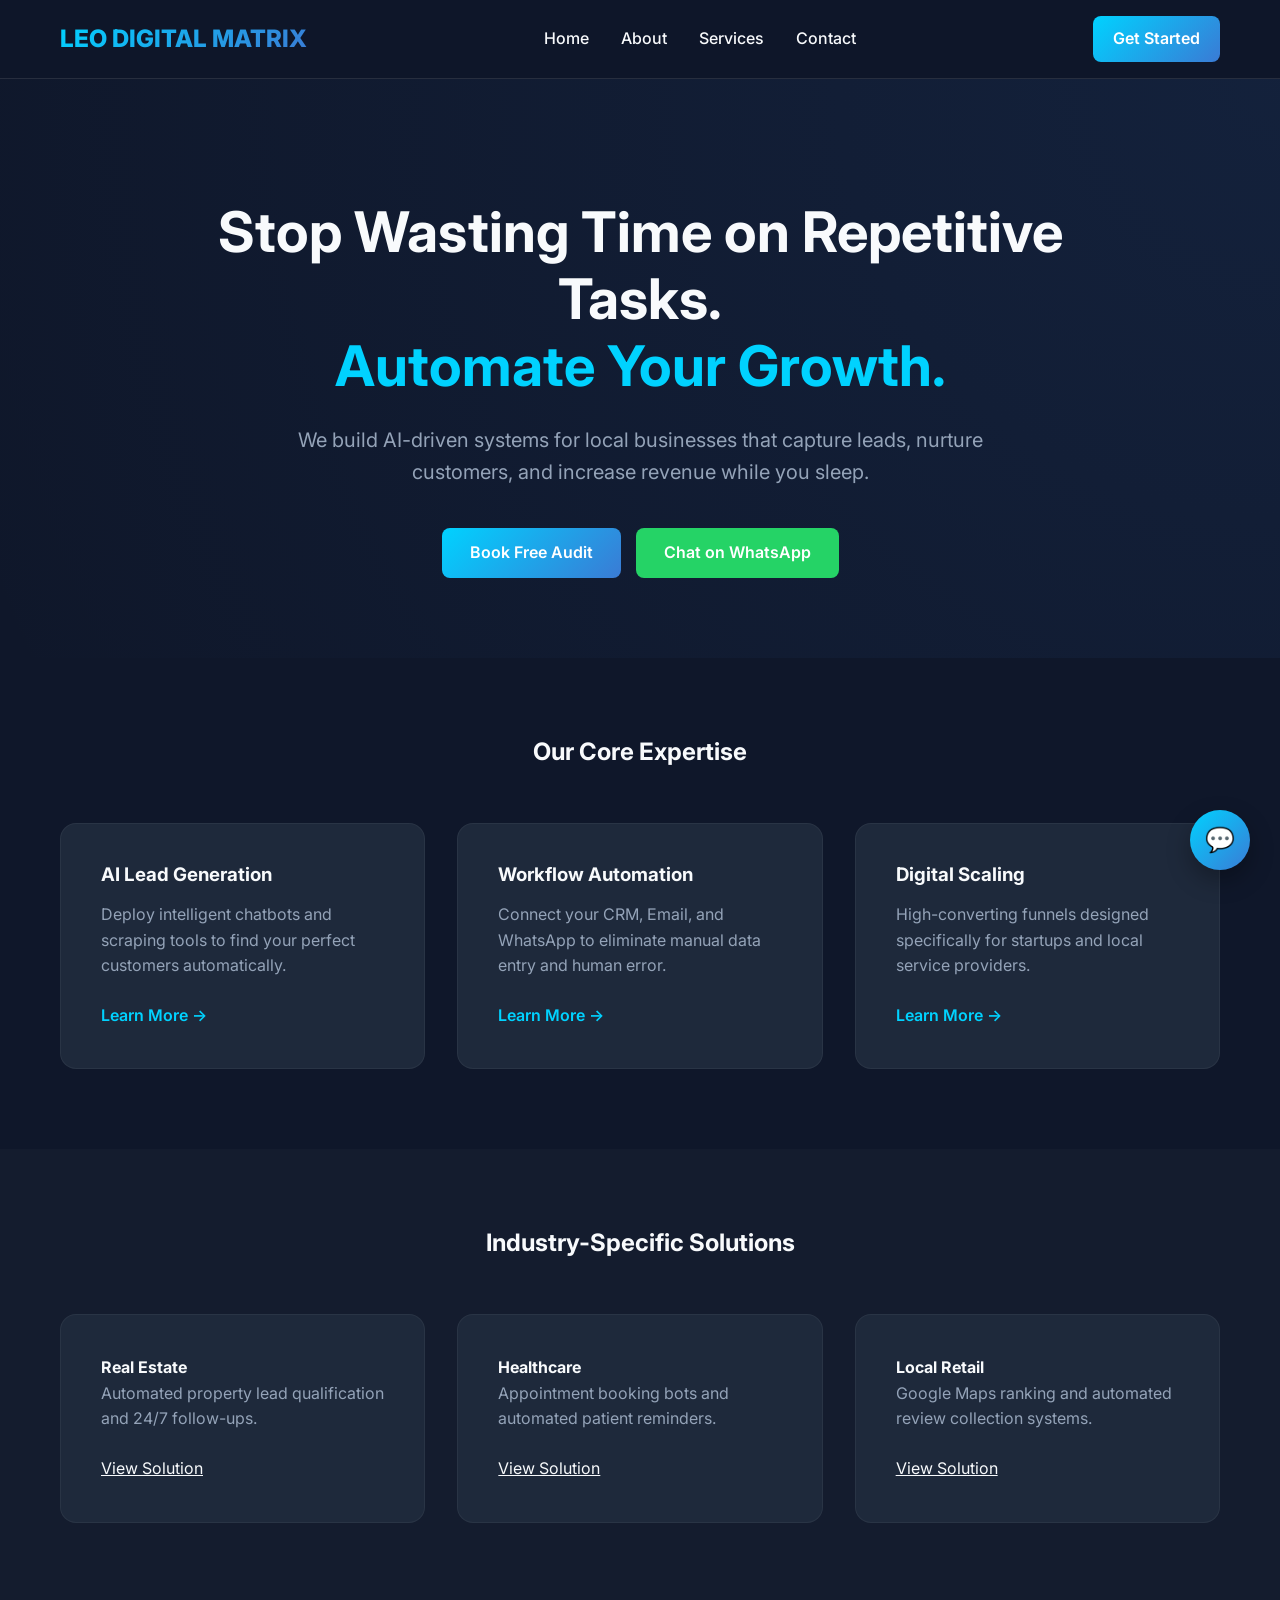
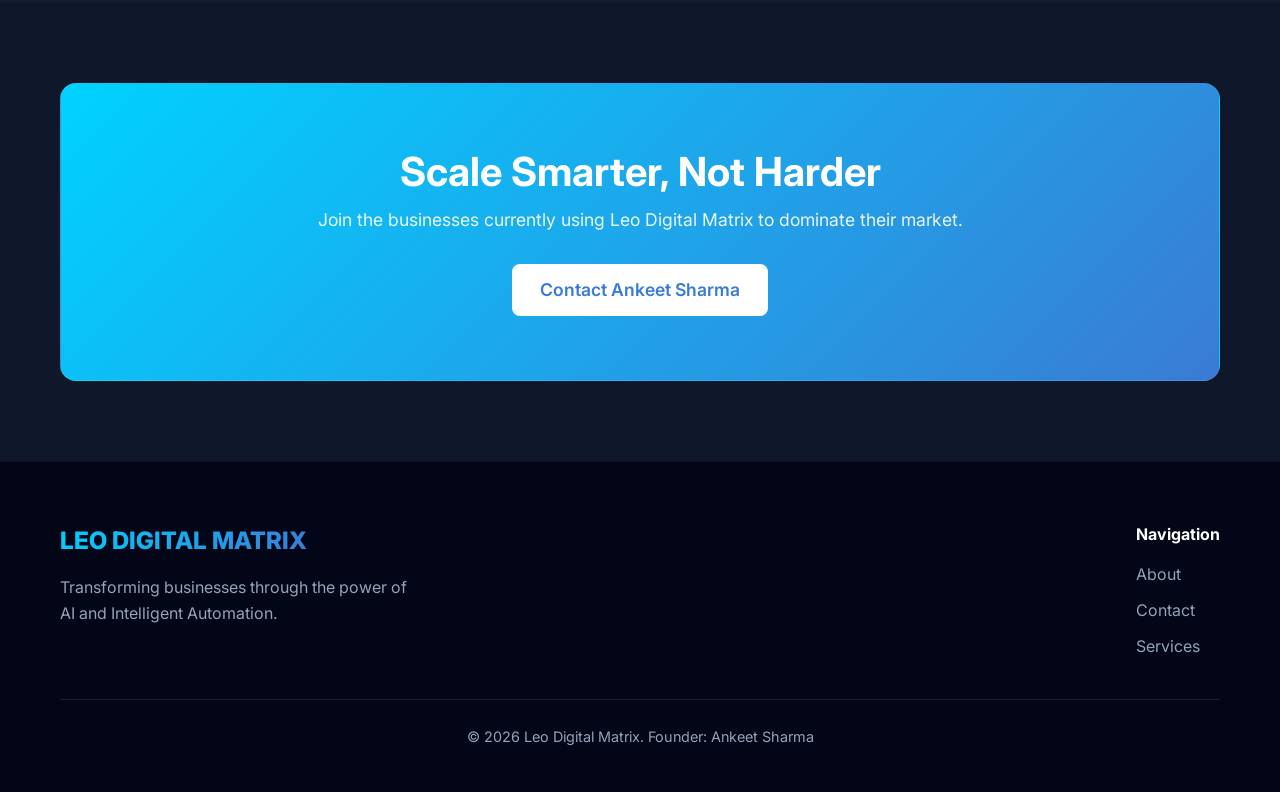
==== index.html @ d04ab398 "Update index.html" ====
<!DOCTYPE html>
<html lang="en">
<head>
    <meta charset="UTF-8">
    <meta name="viewport" content="width=device-width, initial-scale=1.0">
    <title>Leo Digital Matrix | Automate Your Business. Increase Revenue.</title>
    
    <meta name="description" content="AI Automation and Digital Growth strategies by Ankeet Sharma. Scale your local business and automate leads.">
    <meta property="og:type" content="website">
    <meta property="og:title" content="Leo Digital Matrix | Automate Your Business">
    <meta property="og:description" content="AI-driven systems for local businesses. Generate leads and increase revenue automatically.">
    <meta property="og:url" content="https://leodigitalmatrix-hub.github.io/">
    
    <link rel="stylesheet" href="style.css">
    <link href="https://fonts.googleapis.com/css2?family=Inter:wght@400;600;700;800&display=swap" rel="stylesheet">
</head>
<body>

<header>
    <div class="container">
        <nav>
            <a href="index.html" class="logo">LEO DIGITAL MATRIX</a>
            <ul class="nav-links">
                <li><a href="index.html">Home</a></li>
                <li><a href="about.html">About</a></li>
                <li><a href="services.html">Services</a></li>
                <li><a href="contact.html">Contact</a></li>
            </ul>
            <a href="https://wa.me/919811109886" class="btn btn-primary" style="padding: 10px 20px;">Get Started</a>
        </nav>
    </div>
</header>

<section class="hero">
    <div class="container">
        <h1>Stop Wasting Time on Repetitive Tasks. <br><span style="color: var(--primary)">Automate Your Growth.</span></h1>
        <p>We build AI-driven systems for local businesses that capture leads, nurture customers, and increase revenue while you sleep.</p>
        <div style="display: flex; gap: 15px; justify-content: center; flex-wrap: wrap;">
            <a href="contact.html" class="btn btn-primary">Book Free Audit</a>
            <a href="https://wa.me/919811109886" class="btn btn-whatsapp">Chat on WhatsApp</a>
        </div>
    </div>
</section>

<section id="services">
    <div class="container">
        <h2 style="text-align: center; margin-bottom: 3.5rem;">Our Core Expertise</h2>
        <div class="grid">
            <div class="card">
                <h3>AI Lead Generation</h3>
                <p>Deploy intelligent chatbots and scraping tools to find your perfect customers automatically.</p>
                <a href="services/ai-services.html" style="color: var(--primary); text-decoration: none; font-weight: 600;">Learn More →</a>
            </div>
            <div class="card">
                <h3>Workflow Automation</h3>
                <p>Connect your CRM, Email, and WhatsApp to eliminate manual data entry and human error.</p>
                <a href="services/automation.html" style="color: var(--primary); text-decoration: none; font-weight: 600;">Learn More →</a>
            </div>
            <div class="card">
                <h3>Digital Scaling</h3>
                <p>High-converting funnels designed specifically for startups and local service providers.</p>
                <a href="services/digital-growth.html" style="color: var(--primary); text-decoration: none; font-weight: 600;">Learn More →</a>
            </div>
        </div>
    </div>
</section>

<section style="background: rgba(255,255,255,0.02);">
    <div class="container">
        <h2 style="text-align: center; margin-bottom: 3.5rem;">Industry-Specific Solutions</h2>
        <div class="grid">
            <div class="card">
                <h4>Real Estate</h4>
                <p>Automated property lead qualification and 24/7 follow-ups.</p>
                <a href="solutions/real-estate.html" style="color: var(--text-light);">View Solution</a>
            </div>
            <div class="card">
                <h4>Healthcare</h4>
                <p>Appointment booking bots and automated patient reminders.</p>
                <a href="solutions/healthcare.html" style="color: var(--text-light);">View Solution</a>
            </div>
            <div class="card">
                <h4>Local Retail</h4>
                <p>Google Maps ranking and automated review collection systems.</p>
                <a href="solutions/local-business.html" style="color: var(--text-light);">View Solution</a>
            </div>
        </div>
    </div>
</section>

<section>
    <div class="container">
        <div class="card" style="background: var(--gradient); text-align: center; color: white; padding: 4rem 2rem;">
            <h2 style="margin-bottom: 10px; font-size: 2.5rem;">Scale Smarter, Not Harder</h2>
            <p style="color: white; margin-bottom: 30px; opacity: 0.9; font-size: 1.1rem;">Join the businesses currently using Leo Digital Matrix to dominate their market.</p>
            <a href="contact.html" class="btn" style="background: white; color: var(--secondary); font-size: 1.1rem;">Contact Ankeet Sharma</a>
        </div>
    </div>
</section>

<footer>
    <div class="container">
        <div style="display: flex; justify-content: space-between; flex-wrap: wrap; gap: 40px; padding-bottom: 40px;">
            <div style="max-width: 350px;">
                <a href="index.html" class="logo">LEO DIGITAL MATRIX</a>
                <p style="margin-top: 15px;">Transforming businesses through the power of AI and Intelligent Automation.</p>
            </div>
            <div>
                <h4 style="margin-bottom: 15px; color: white;">Navigation</h4>
                <ul style="list-style: none; display: flex; flex-direction: column; gap: 10px;">
                    <li><a href="about.html" style="color: var(--text-dim); text-decoration: none;">About</a></li>
                    <li><a href="contact.html" style="color: var(--text-dim); text-decoration: none;">Contact</a></li>
                    <li><a href="services.html" style="color: var(--text-dim); text-decoration: none;">Services</a></li>
                </ul>
            </div>
        </div>
        <div style="text-align: center; border-top: 1px solid rgba(255,255,255,0.1); padding-top: 25px;">
            <p style="font-size: 0.9rem;">&copy; 2026 Leo Digital Matrix. Founder: Ankeet Sharma</p>
        </div>
    </div>
</footer>

<div id="chatbot-trigger">💬</div>
<div id="chat-window">
    <div class="chat-header">Leo AI Assistant</div>
    <div class="chat-body" id="chat-body">
        <div class="chat-msg msg-bot">Hi! I'm the Leo Digital Matrix assistant. How can I help you scale today?</div>
    </div>
    <div class="chat-footer">
        <button onclick="chatAnswer('services')" class="btn" style="padding: 6px 12px; font-size: 0.75rem; background: #334155; color: white;">Services</button>
        <button onclick="chatAnswer('pricing')" class="btn" style="padding: 6px 12px; font-size: 0.75rem; background: #334155; color: white;">Pricing</button>
        <button onclick="window.location.href='https://wa.me/919811109886'" class="btn" style="padding: 6px 12px; font-size: 0.75rem; background: #25d366; color: white;">WhatsApp</button>
    </div>
</div>

<script src="script.js"></script>
</body>
</html>
---- style.css ----
:root {
    --primary: #00d2ff;
    --secondary: #3a7bd5;
    --dark: #0f172a;
    --card-bg: #1e293b;
    --text-light: #f8fafc;
    --text-dim: #94a3b8;
    --accent: #10b981;
    --gradient: linear-gradient(135deg, #00d2ff 0%, #3a7bd5 100%);
}

* {
    margin: 0;
    padding: 0;
    box-sizing: border-box;
    font-family: 'Inter', sans-serif;
}

body {
    background-color: var(--dark);
    color: var(--text-light);
    line-height: 1.6;
    overflow-x: hidden;
}

h1, h2, h3 { font-weight: 700; line-height: 1.2; margin-bottom: 1rem; }
p { color: var(--text-dim); margin-bottom: 1.5rem; }

.container {
    max-width: 1200px;
    margin: 0 auto;
    padding: 0 20px;
}

section { padding: 80px 0; }

header {
    background: rgba(15, 23, 42, 0.9);
    backdrop-filter: blur(10px);
    padding: 1rem 0;
    position: sticky;
    top: 0;
    z-index: 1000;
    border-bottom: 1px solid rgba(255,255,255,0.1);
}

nav {
    display: flex;
    justify-content: space-between;
    align-items: center;
}

.logo {
    font-size: 1.5rem;
    font-weight: 800;
    background: var(--gradient);
    -webkit-background-clip: text;
    -webkit-text-fill-color: transparent;
    text-decoration: none;
}

.nav-links { display: flex; gap: 2rem; list-style: none; }
.nav-links a { 
    text-decoration: none; 
    color: var(--text-light); 
    font-weight: 500;
    transition: 0.3s;
}
.nav-links a:hover { color: var(--primary); }

.btn {
    padding: 12px 28px;
    border-radius: 8px;
    text-decoration: none;
    font-weight: 600;
    display: inline-block;
    transition: 0.3s;
    cursor: pointer;
    border: none;
}

.btn-primary { background: var(--gradient); color: white; }
.btn-primary:hover { transform: translateY(-3px); box-shadow: 0 10px 20px rgba(0, 210, 255, 0.3); }

.btn-whatsapp {
    background: #25d366;
    color: white;
    display: flex;
    align-items: center;
    gap: 10px;
    justify-content: center;
}

.grid {
    display: grid;
    grid-template-columns: repeat(auto-fit, minmax(300px, 1fr));
    gap: 2rem;
}

.card {
    background: var(--card-bg);
    padding: 2.5rem;
    border-radius: 16px;
    border: 1px solid rgba(255,255,255,0.05);
    transition: 0.3s;
}

.card:hover { transform: translateY(-10px); border-color: var(--primary); }

.hero {
    text-align: center;
    padding: 120px 0 80px;
    background: radial-gradient(circle at top right, rgba(58, 123, 213, 0.1), transparent);
}

.hero h1 { font-size: 3.5rem; max-width: 900px; margin: 0 auto 1.5rem; }
.hero p { font-size: 1.25rem; max-width: 700px; margin: 0 auto 2.5rem; }

#chatbot-trigger {
    position: fixed;
    bottom: 30px;
    right: 30px;
    width: 60px;
    height: 60px;
    background: var(--gradient);
    border-radius: 50%;
    display: flex;
    align-items: center;
    justify-content: center;
    cursor: pointer;
    box-shadow: 0 10px 25px rgba(0,0,0,0.3);
    z-index: 2000;
    font-size: 1.5rem;
}

#chat-window {
    position: fixed;
    bottom: 100px;
    right: 30px;
    width: 350px;
    background: var(--card-bg);
    border-radius: 12px;
    display: none;
    flex-direction: column;
    box-shadow: 0 20px 40px rgba(0,0,0,0.4);
    z-index: 2000;
    overflow: hidden;
}

.chat-header { background: var(--gradient); padding: 15px; font-weight: bold; }
.chat-body { padding: 15px; height: 300px; overflow-y: auto; display: flex; flex-direction: column; gap: 10px; }
.chat-msg { padding: 10px; border-radius: 8px; font-size: 0.9rem; max-width: 85%; }
.msg-bot { background: #334155; align-self: flex-start; }
.chat-footer { padding: 10px; border-top: 1px solid rgba(255,255,255,0.1); display: flex; gap: 5px; flex-wrap: wrap; }

footer {
    background: #020617;
    padding: 60px 0 20px;
    border-top: 1px solid rgba(255,255,255,0.05);
}

@media (max-width: 768px) {
    .nav-links { display: none; }
    .hero h1 { font-size: 2.5rem; }
}
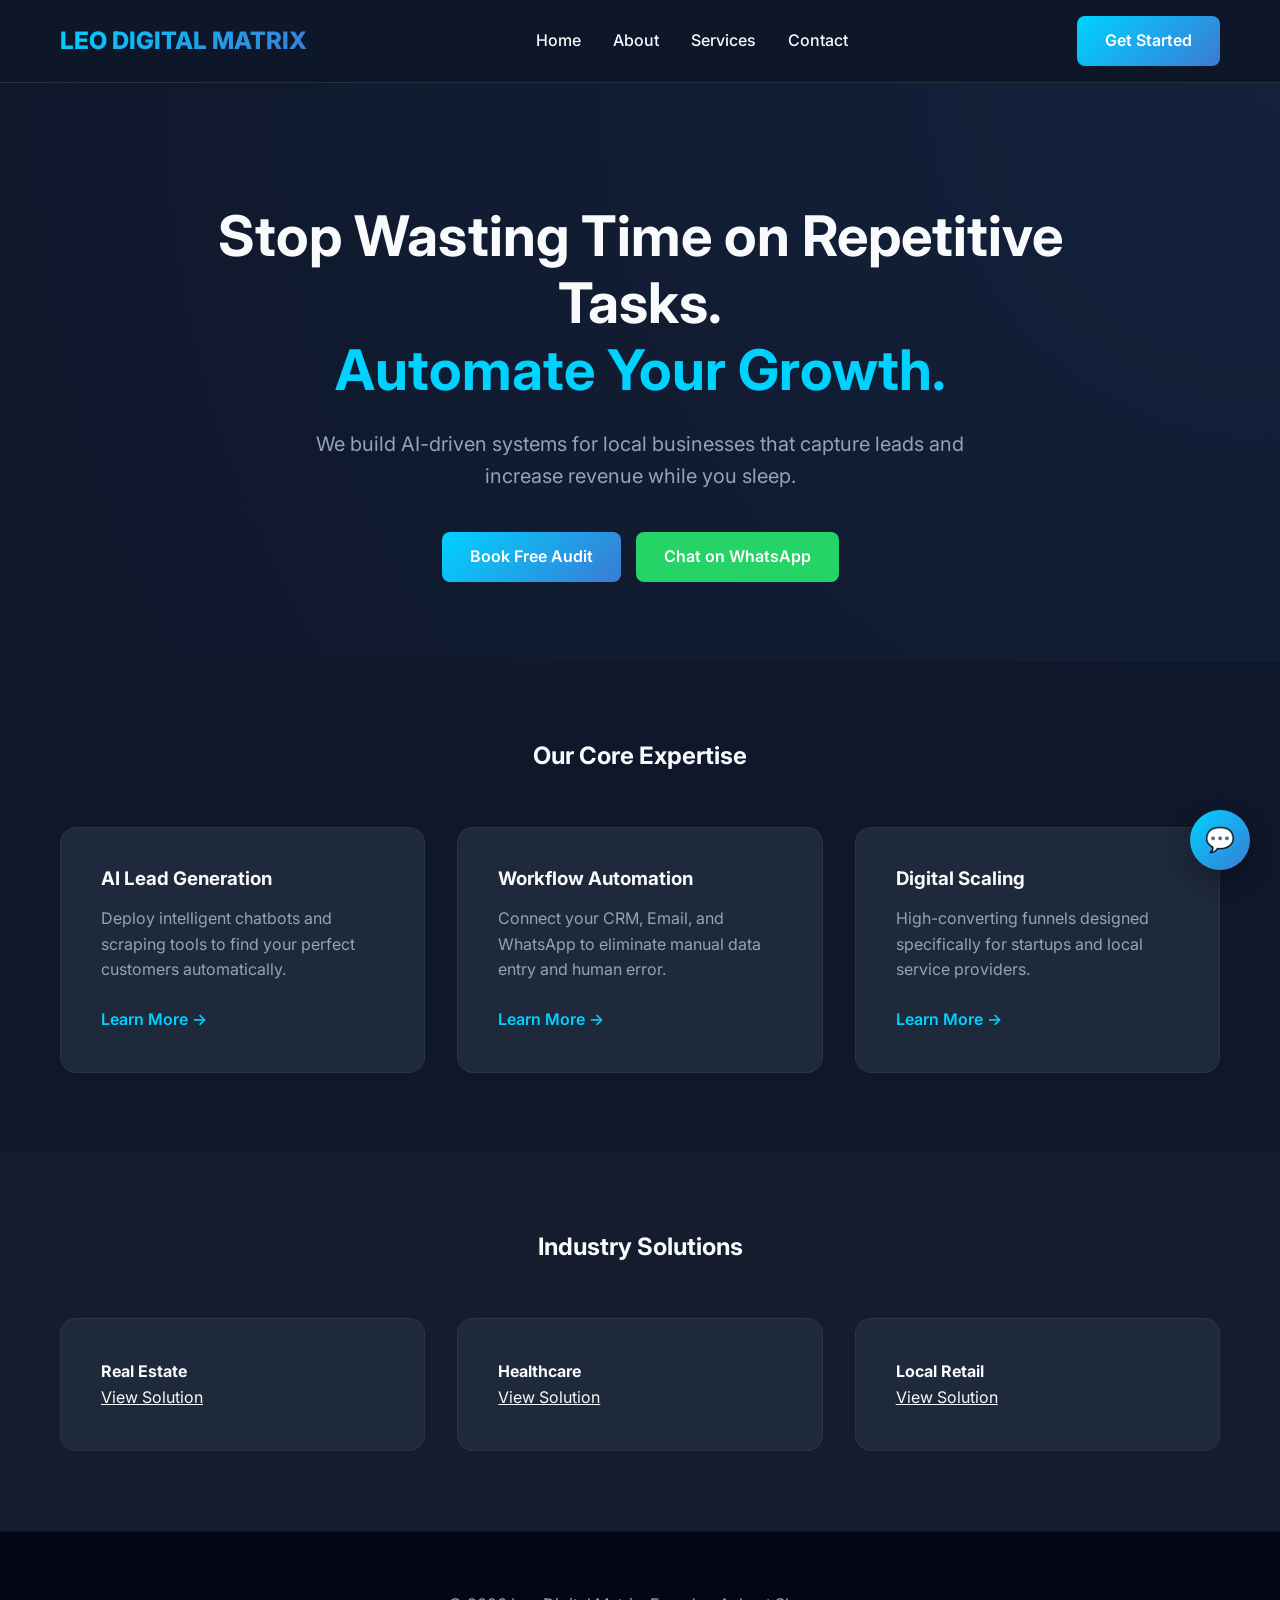
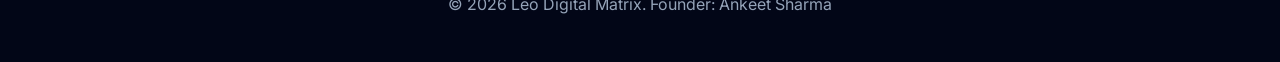
==== commit d51909b7: "Update index.html" ====
--- a/index.html
+++ b/index.html
@@ -4,14 +4,8 @@
     <meta charset="UTF-8">
     <meta name="viewport" content="width=device-width, initial-scale=1.0">
     <title>Leo Digital Matrix | Automate Your Business. Increase Revenue.</title>
-    
-    <meta name="description" content="AI Automation and Digital Growth strategies by Ankeet Sharma. Scale your local business and automate leads.">
-    <meta property="og:type" content="website">
-    <meta property="og:title" content="Leo Digital Matrix | Automate Your Business">
-    <meta property="og:description" content="AI-driven systems for local businesses. Generate leads and increase revenue automatically.">
-    <meta property="og:url" content="https://leodigitalmatrix-hub.github.io/">
-    
-    <link rel="stylesheet" href="style.css">
+    <meta name="description" content="AI Automation and Digital Growth strategies by Ankeet Sharma.">
+    <link rel="stylesheet" href="/style.css">
     <link href="https://fonts.googleapis.com/css2?family=Inter:wght@400;600;700;800&display=swap" rel="stylesheet">
 </head>
 <body>
@@ -19,14 +13,14 @@
 <header>
     <div class="container">
         <nav>
-            <a href="index.html" class="logo">LEO DIGITAL MATRIX</a>
+            <a href="/index.html" class="logo">LEO DIGITAL MATRIX</a>
             <ul class="nav-links">
-                <li><a href="index.html">Home</a></li>
-                <li><a href="about.html">About</a></li>
-                <li><a href="services.html">Services</a></li>
-                <li><a href="contact.html">Contact</a></li>
+                <li><a href="/index.html">Home</a></li>
+                <li><a href="/about.html">About</a></li>
+                <li><a href="/services.html">Services</a></li>
+                <li><a href="/contact.html">Contact</a></li>
             </ul>
-            <a href="https://wa.me/919811109886" class="btn btn-primary" style="padding: 10px 20px;">Get Started</a>
+            <a href="https://wa.me/919811109886" class="btn btn-primary">Get Started</a>
         </nav>
     </div>
 </header>
@@ -34,9 +28,9 @@
 <section class="hero">
     <div class="container">
         <h1>Stop Wasting Time on Repetitive Tasks. <br><span style="color: var(--primary)">Automate Your Growth.</span></h1>
-        <p>We build AI-driven systems for local businesses that capture leads, nurture customers, and increase revenue while you sleep.</p>
+        <p>We build AI-driven systems for local businesses that capture leads and increase revenue while you sleep.</p>
         <div style="display: flex; gap: 15px; justify-content: center; flex-wrap: wrap;">
-            <a href="contact.html" class="btn btn-primary">Book Free Audit</a>
+            <a href="/contact.html" class="btn btn-primary">Book Free Audit</a>
             <a href="https://wa.me/919811109886" class="btn btn-whatsapp">Chat on WhatsApp</a>
         </div>
     </div>
@@ -49,17 +43,17 @@
             <div class="card">
                 <h3>AI Lead Generation</h3>
                 <p>Deploy intelligent chatbots and scraping tools to find your perfect customers automatically.</p>
-                <a href="services/ai-services.html" style="color: var(--primary); text-decoration: none; font-weight: 600;">Learn More →</a>
+                <a href="/services/ai-services.html" style="color: var(--primary); text-decoration: none; font-weight: 600;">Learn More →</a>
             </div>
             <div class="card">
                 <h3>Workflow Automation</h3>
                 <p>Connect your CRM, Email, and WhatsApp to eliminate manual data entry and human error.</p>
-                <a href="services/automation.html" style="color: var(--primary); text-decoration: none; font-weight: 600;">Learn More →</a>
+                <a href="/services/automation.html" style="color: var(--primary); text-decoration: none; font-weight: 600;">Learn More →</a>
             </div>
             <div class="card">
                 <h3>Digital Scaling</h3>
                 <p>High-converting funnels designed specifically for startups and local service providers.</p>
-                <a href="services/digital-growth.html" style="color: var(--primary); text-decoration: none; font-weight: 600;">Learn More →</a>
+                <a href="/services/digital-growth.html" style="color: var(--primary); text-decoration: none; font-weight: 600;">Learn More →</a>
             </div>
         </div>
     </div>
@@ -67,72 +61,33 @@
 
 <section style="background: rgba(255,255,255,0.02);">
     <div class="container">
-        <h2 style="text-align: center; margin-bottom: 3.5rem;">Industry-Specific Solutions</h2>
+        <h2 style="text-align: center; margin-bottom: 3.5rem;">Industry Solutions</h2>
         <div class="grid">
-            <div class="card">
-                <h4>Real Estate</h4>
-                <p>Automated property lead qualification and 24/7 follow-ups.</p>
-                <a href="solutions/real-estate.html" style="color: var(--text-light);">View Solution</a>
-            </div>
-            <div class="card">
-                <h4>Healthcare</h4>
-                <p>Appointment booking bots and automated patient reminders.</p>
-                <a href="solutions/healthcare.html" style="color: var(--text-light);">View Solution</a>
-            </div>
-            <div class="card">
-                <h4>Local Retail</h4>
-                <p>Google Maps ranking and automated review collection systems.</p>
-                <a href="solutions/local-business.html" style="color: var(--text-light);">View Solution</a>
-            </div>
-        </div>
-    </div>
-</section>
-
-<section>
-    <div class="container">
-        <div class="card" style="background: var(--gradient); text-align: center; color: white; padding: 4rem 2rem;">
-            <h2 style="margin-bottom: 10px; font-size: 2.5rem;">Scale Smarter, Not Harder</h2>
-            <p style="color: white; margin-bottom: 30px; opacity: 0.9; font-size: 1.1rem;">Join the businesses currently using Leo Digital Matrix to dominate their market.</p>
-            <a href="contact.html" class="btn" style="background: white; color: var(--secondary); font-size: 1.1rem;">Contact Ankeet Sharma</a>
+            <div class="card"><h4>Real Estate</h4><a href="/solutions/real-estate.html" style="color: var(--text-light);">View Solution</a></div>
+            <div class="card"><h4>Healthcare</h4><a href="/solutions/healthcare.html" style="color: var(--text-light);">View Solution</a></div>
+            <div class="card"><h4>Local Retail</h4><a href="/solutions/local-business.html" style="color: var(--text-light);">View Solution</a></div>
         </div>
     </div>
 </section>
 
 <footer>
-    <div class="container">
-        <div style="display: flex; justify-content: space-between; flex-wrap: wrap; gap: 40px; padding-bottom: 40px;">
-            <div style="max-width: 350px;">
-                <a href="index.html" class="logo">LEO DIGITAL MATRIX</a>
-                <p style="margin-top: 15px;">Transforming businesses through the power of AI and Intelligent Automation.</p>
-            </div>
-            <div>
-                <h4 style="margin-bottom: 15px; color: white;">Navigation</h4>
-                <ul style="list-style: none; display: flex; flex-direction: column; gap: 10px;">
-                    <li><a href="about.html" style="color: var(--text-dim); text-decoration: none;">About</a></li>
-                    <li><a href="contact.html" style="color: var(--text-dim); text-decoration: none;">Contact</a></li>
-                    <li><a href="services.html" style="color: var(--text-dim); text-decoration: none;">Services</a></li>
-                </ul>
-            </div>
-        </div>
-        <div style="text-align: center; border-top: 1px solid rgba(255,255,255,0.1); padding-top: 25px;">
-            <p style="font-size: 0.9rem;">&copy; 2026 Leo Digital Matrix. Founder: Ankeet Sharma</p>
-        </div>
+    <div class="container" style="text-align: center;">
+        <p>&copy; 2026 Leo Digital Matrix. Founder: Ankeet Sharma</p>
     </div>
 </footer>
 
 <div id="chatbot-trigger">💬</div>
 <div id="chat-window">
-    <div class="chat-header">Leo AI Assistant</div>
+    <div class="chat-header">Leo Assistant</div>
     <div class="chat-body" id="chat-body">
-        <div class="chat-msg msg-bot">Hi! I'm the Leo Digital Matrix assistant. How can I help you scale today?</div>
+        <div class="chat-msg msg-bot">Hi! I'm the Leo assistant. How can I help you today?</div>
     </div>
     <div class="chat-footer">
-        <button onclick="chatAnswer('services')" class="btn" style="padding: 6px 12px; font-size: 0.75rem; background: #334155; color: white;">Services</button>
-        <button onclick="chatAnswer('pricing')" class="btn" style="padding: 6px 12px; font-size: 0.75rem; background: #334155; color: white;">Pricing</button>
-        <button onclick="window.location.href='https://wa.me/919811109886'" class="btn" style="padding: 6px 12px; font-size: 0.75rem; background: #25d366; color: white;">WhatsApp</button>
+        <button onclick="chatAnswer('services')" class="btn" style="padding: 5px 10px; font-size: 0.7rem; background: #334155; color: white;">Services</button>
+        <button onclick="window.location.href='https://wa.me/919811109886'" class="btn" style="padding: 5px 10px; font-size: 0.7rem; background: #25d366; color: white;">WhatsApp</button>
     </div>
 </div>
 
-<script src="script.js"></script>
+<script src="/script.js"></script>
 </body>
 </html>
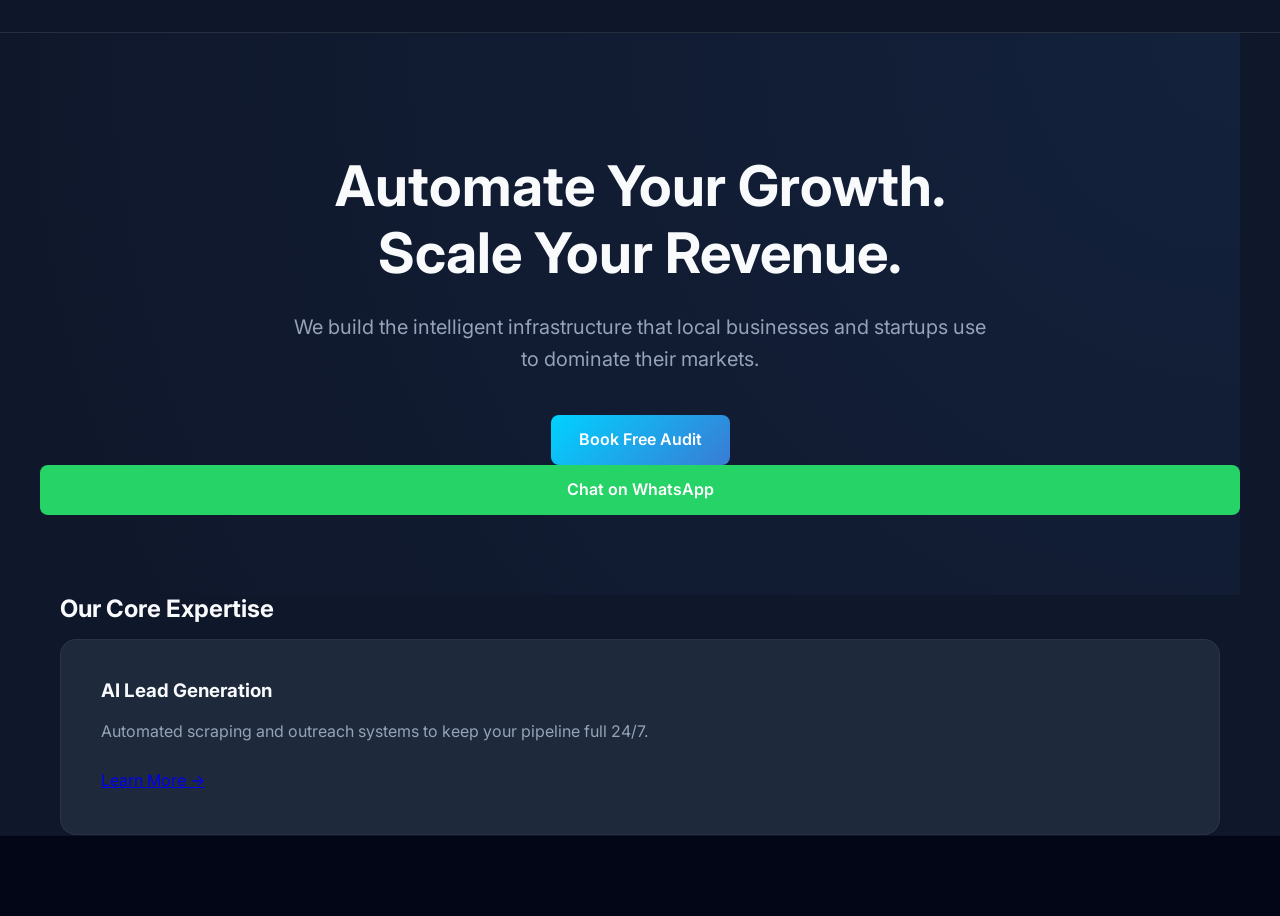
==== commit c4c240b7: "Update index.html" ====
--- a/index.html
+++ b/index.html
@@ -3,91 +3,39 @@
 <head>
     <meta charset="UTF-8">
     <meta name="viewport" content="width=device-width, initial-scale=1.0">
-    <title>Leo Digital Matrix | Automate Your Business. Increase Revenue.</title>
-    <meta name="description" content="AI Automation and Digital Growth strategies by Ankeet Sharma.">
+    <title>Leo Digital Matrix | AI Agency</title>
     <link rel="stylesheet" href="/style.css">
     <link href="https://fonts.googleapis.com/css2?family=Inter:wght@400;600;700;800&display=swap" rel="stylesheet">
 </head>
 <body>
 
-<header>
-    <div class="container">
-        <nav>
-            <a href="/index.html" class="logo">LEO DIGITAL MATRIX</a>
-            <ul class="nav-links">
-                <li><a href="/index.html">Home</a></li>
-                <li><a href="/about.html">About</a></li>
-                <li><a href="/services.html">Services</a></li>
-                <li><a href="/contact.html">Contact</a></li>
-            </ul>
-            <a href="https://wa.me/919811109886" class="btn btn-primary">Get Started</a>
-        </nav>
-    </div>
-</header>
+    <header id="header-placeholder"></header>
 
-<section class="hero">
-    <div class="container">
-        <h1>Stop Wasting Time on Repetitive Tasks. <br><span style="color: var(--primary)">Automate Your Growth.</span></h1>
-        <p>We build AI-driven systems for local businesses that capture leads and increase revenue while you sleep.</p>
-        <div style="display: flex; gap: 15px; justify-content: center; flex-wrap: wrap;">
-            <a href="/contact.html" class="btn btn-primary">Book Free Audit</a>
-            <a href="https://wa.me/919811109886" class="btn btn-whatsapp">Chat on WhatsApp</a>
-        </div>
-    </div>
-</section>
+    <main>
+        <section class="hero container">
+            <h1>Automate Your Growth. <br><span class="text-gradient">Scale Your Revenue.</span></h1>
+            <p>We build the intelligent infrastructure that local businesses and startups use to dominate their markets.</p>
+            <div class="hero-btns">
+                <a href="/contact.html" class="btn btn-primary">Book Free Audit</a>
+                <a href="https://wa.me/919811109886" class="btn btn-whatsapp">Chat on WhatsApp</a>
+            </div>
+        </section>
 
-<section id="services">
-    <div class="container">
-        <h2 style="text-align: center; margin-bottom: 3.5rem;">Our Core Expertise</h2>
-        <div class="grid">
-            <div class="card">
-                <h3>AI Lead Generation</h3>
-                <p>Deploy intelligent chatbots and scraping tools to find your perfect customers automatically.</p>
-                <a href="/services/ai-services.html" style="color: var(--primary); text-decoration: none; font-weight: 600;">Learn More →</a>
-            </div>
-            <div class="card">
-                <h3>Workflow Automation</h3>
-                <p>Connect your CRM, Email, and WhatsApp to eliminate manual data entry and human error.</p>
-                <a href="/services/automation.html" style="color: var(--primary); text-decoration: none; font-weight: 600;">Learn More →</a>
-            </div>
-            <div class="card">
-                <h3>Digital Scaling</h3>
-                <p>High-converting funnels designed specifically for startups and local service providers.</p>
-                <a href="/services/digital-growth.html" style="color: var(--primary); text-decoration: none; font-weight: 600;">Learn More →</a>
-            </div>
-        </div>
-    </div>
-</section>
+        <section class="container">
+            <h2 class="section-title">Our Core Expertise</h2>
+            <div class="grid">
+                <div class="card">
+                    <h3>AI Lead Generation</h3>
+                    <p>Automated scraping and outreach systems to keep your pipeline full 24/7.</p>
+                    <a href="/services/ai-services.html">Learn More →</a>
+                </div>
+                </div>
+        </section>
+    </main>
 
-<section style="background: rgba(255,255,255,0.02);">
-    <div class="container">
-        <h2 style="text-align: center; margin-bottom: 3.5rem;">Industry Solutions</h2>
-        <div class="grid">
-            <div class="card"><h4>Real Estate</h4><a href="/solutions/real-estate.html" style="color: var(--text-light);">View Solution</a></div>
-            <div class="card"><h4>Healthcare</h4><a href="/solutions/healthcare.html" style="color: var(--text-light);">View Solution</a></div>
-            <div class="card"><h4>Local Retail</h4><a href="/solutions/local-business.html" style="color: var(--text-light);">View Solution</a></div>
-        </div>
-    </div>
-</section>
+    <footer id="footer-placeholder"></footer>
+    <div id="chatbot-placeholder"></div>
 
-<footer>
-    <div class="container" style="text-align: center;">
-        <p>&copy; 2026 Leo Digital Matrix. Founder: Ankeet Sharma</p>
-    </div>
-</footer>
-
-<div id="chatbot-trigger">💬</div>
-<div id="chat-window">
-    <div class="chat-header">Leo Assistant</div>
-    <div class="chat-body" id="chat-body">
-        <div class="chat-msg msg-bot">Hi! I'm the Leo assistant. How can I help you today?</div>
-    </div>
-    <div class="chat-footer">
-        <button onclick="chatAnswer('services')" class="btn" style="padding: 5px 10px; font-size: 0.7rem; background: #334155; color: white;">Services</button>
-        <button onclick="window.location.href='https://wa.me/919811109886'" class="btn" style="padding: 5px 10px; font-size: 0.7rem; background: #25d366; color: white;">WhatsApp</button>
-    </div>
-</div>
-
-<script src="/script.js"></script>
+    <script src="/script.js"></script>
 </body>
 </html>
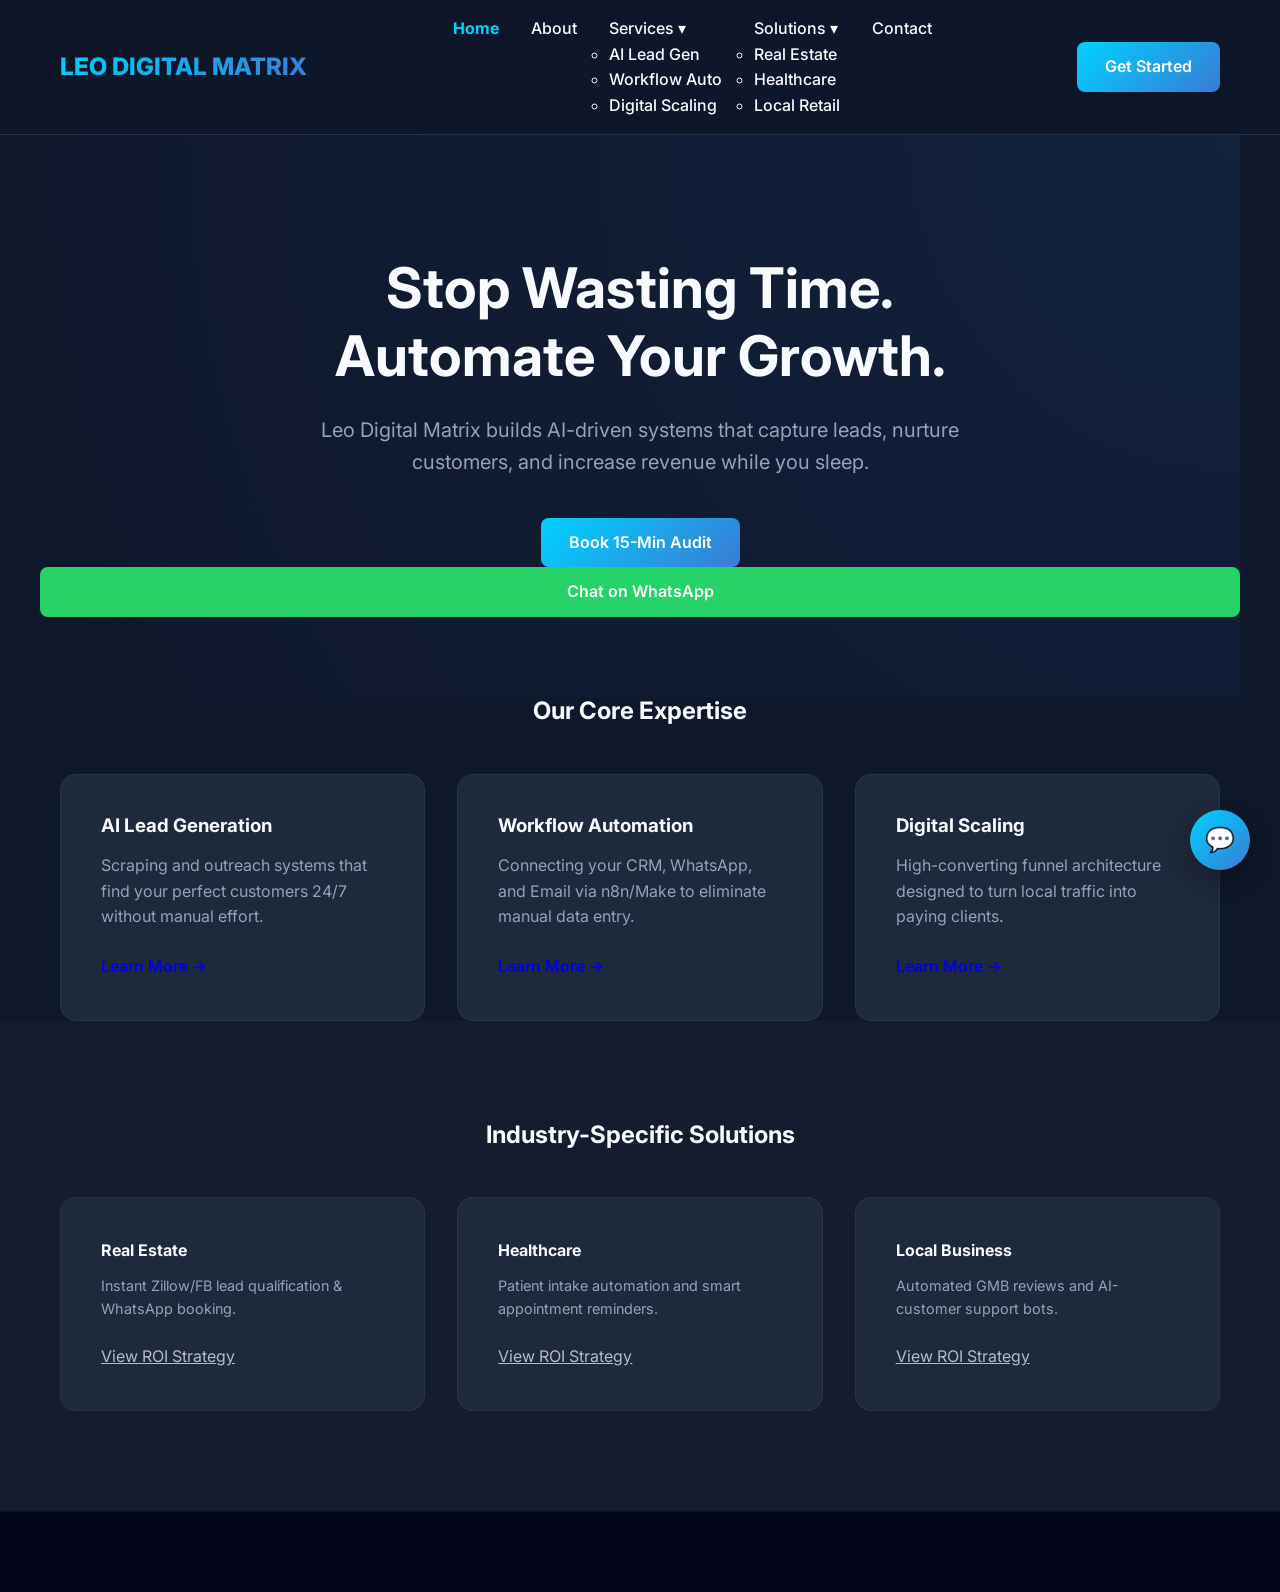
==== commit 5e039515: "Update index.html" ====
--- a/index.html
+++ b/index.html
@@ -3,7 +3,9 @@
 <head>
     <meta charset="UTF-8">
     <meta name="viewport" content="width=device-width, initial-scale=1.0">
-    <title>Leo Digital Matrix | AI Agency</title>
+    <title>Leo Digital Matrix | Automate Your Business. Increase Revenue.</title>
+    <meta name="description" content="AI Automation Agency by Ankeet Sharma. We build intelligent workflows for local businesses.">
+    
     <link rel="stylesheet" href="/style.css">
     <link href="https://fonts.googleapis.com/css2?family=Inter:wght@400;600;700;800&display=swap" rel="stylesheet">
 </head>
@@ -13,23 +15,56 @@
 
     <main>
         <section class="hero container">
-            <h1>Automate Your Growth. <br><span class="text-gradient">Scale Your Revenue.</span></h1>
-            <p>We build the intelligent infrastructure that local businesses and startups use to dominate their markets.</p>
+            <h1 class="fade-in">Stop Wasting Time. <br><span class="text-gradient">Automate Your Growth.</span></h1>
+            <p>Leo Digital Matrix builds AI-driven systems that capture leads, nurture customers, and increase revenue while you sleep.</p>
             <div class="hero-btns">
-                <a href="/contact.html" class="btn btn-primary">Book Free Audit</a>
+                <a href="/contact.html" class="btn btn-primary">Book 15-Min Audit</a>
                 <a href="https://wa.me/919811109886" class="btn btn-whatsapp">Chat on WhatsApp</a>
             </div>
         </section>
 
-        <section class="container">
-            <h2 class="section-title">Our Core Expertise</h2>
+        <section class="container" id="expertise">
+            <h2 style="text-align: center; margin-bottom: 3rem;">Our Core Expertise</h2>
             <div class="grid">
                 <div class="card">
                     <h3>AI Lead Generation</h3>
-                    <p>Automated scraping and outreach systems to keep your pipeline full 24/7.</p>
-                    <a href="/services/ai-services.html">Learn More →</a>
+                    <p>Scraping and outreach systems that find your perfect customers 24/7 without manual effort.</p>
+                    <a href="/services/ai-services.html" class="text-gradient" style="text-decoration: none; font-weight: 600;">Learn More →</a>
                 </div>
+                <div class="card">
+                    <h3>Workflow Automation</h3>
+                    <p>Connecting your CRM, WhatsApp, and Email via n8n/Make to eliminate manual data entry.</p>
+                    <a href="/services/automation.html" class="text-gradient" style="text-decoration: none; font-weight: 600;">Learn More →</a>
                 </div>
+                <div class="card">
+                    <h3>Digital Scaling</h3>
+                    <p>High-converting funnel architecture designed to turn local traffic into paying clients.</p>
+                    <a href="/services/digital-growth.html" class="text-gradient" style="text-decoration: none; font-weight: 600;">Learn More →</a>
+                </div>
+            </div>
+        </section>
+
+        <section style="background: rgba(255,255,255,0.02); padding: 100px 0;">
+            <div class="container">
+                <h2 style="text-align: center; margin-bottom: 3rem;">Industry-Specific Solutions</h2>
+                <div class="grid">
+                    <div class="card">
+                        <h4>Real Estate</h4>
+                        <p style="font-size: 0.9rem; margin-top: 10px;">Instant Zillow/FB lead qualification & WhatsApp booking.</p>
+                        <a href="/solutions/real-estate.html" style="color: var(--text); opacity: 0.7;">View ROI Strategy</a>
+                    </div>
+                    <div class="card">
+                        <h4>Healthcare</h4>
+                        <p style="font-size: 0.9rem; margin-top: 10px;">Patient intake automation and smart appointment reminders.</p>
+                        <a href="/solutions/healthcare.html" style="color: var(--text); opacity: 0.7;">View ROI Strategy</a>
+                    </div>
+                    <div class="card">
+                        <h4>Local Business</h4>
+                        <p style="font-size: 0.9rem; margin-top: 10px;">Automated GMB reviews and AI-customer support bots.</p>
+                        <a href="/solutions/local-business.html" style="color: var(--text); opacity: 0.7;">View ROI Strategy</a>
+                    </div>
+                </div>
+            </div>
         </section>
     </main>
 
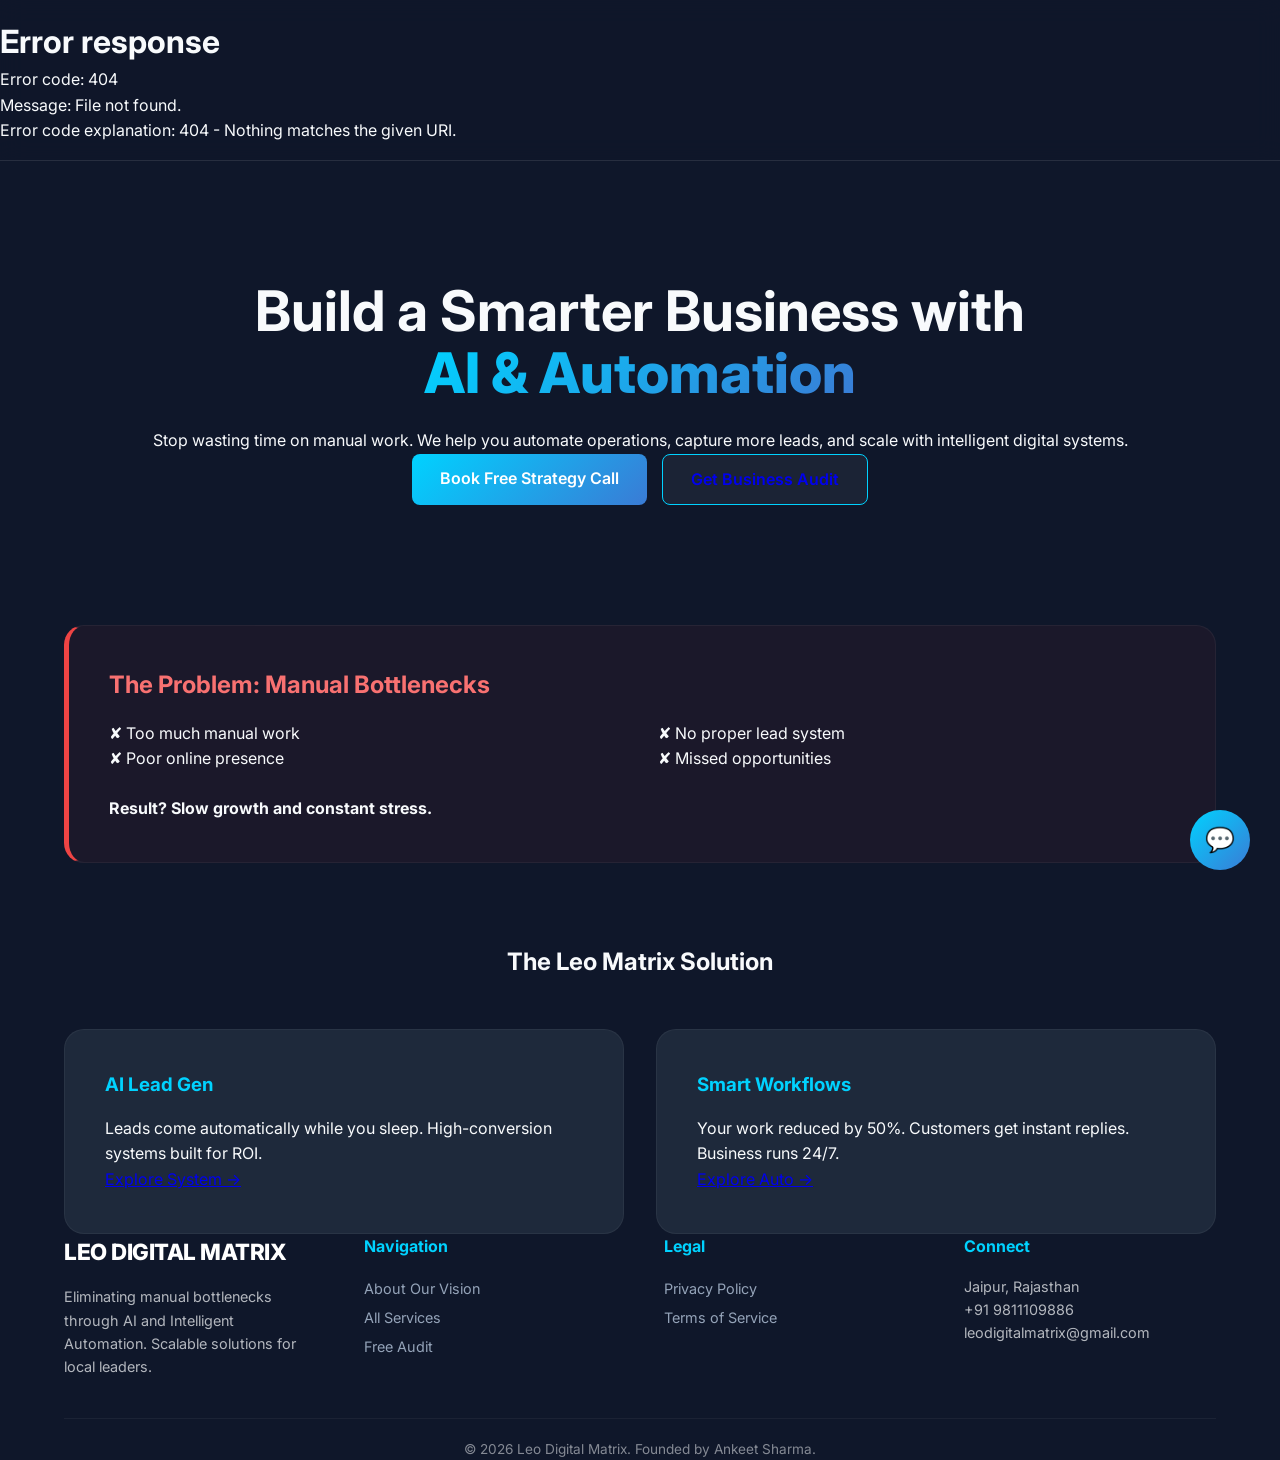
==== commit 713634d6: "Update index.html" ====
--- a/index.html
+++ b/index.html
@@ -3,74 +3,51 @@
 <head>
     <meta charset="UTF-8">
     <meta name="viewport" content="width=device-width, initial-scale=1.0">
-    <title>Leo Digital Matrix | Automate Your Business. Increase Revenue.</title>
-    <meta name="description" content="AI Automation Agency by Ankeet Sharma. We build intelligent workflows for local businesses.">
-    
+    <title>Leo Digital Matrix | Build a Smarter Business</title>
     <link rel="stylesheet" href="/style.css">
     <link href="https://fonts.googleapis.com/css2?family=Inter:wght@400;600;700;800&display=swap" rel="stylesheet">
 </head>
 <body>
-
     <header id="header-placeholder"></header>
-
     <main>
         <section class="hero container">
-            <h1 class="fade-in">Stop Wasting Time. <br><span class="text-gradient">Automate Your Growth.</span></h1>
-            <p>Leo Digital Matrix builds AI-driven systems that capture leads, nurture customers, and increase revenue while you sleep.</p>
-            <div class="hero-btns">
-                <a href="/contact.html" class="btn btn-primary">Book 15-Min Audit</a>
-                <a href="https://wa.me/919811109886" class="btn btn-whatsapp">Chat on WhatsApp</a>
+            <h1>Build a Smarter Business with <br><span class="text-gradient">AI & Automation</span></h1>
+            <p>Stop wasting time on manual work. We help you automate operations, capture more leads, and scale with intelligent digital systems.</p>
+            <div style="display: flex; gap: 15px; justify-content: center; flex-wrap: wrap;">
+                <a href="/contact.html" class="btn btn-primary">Book Free Strategy Call</a>
+                <a href="/contact.html" class="btn" style="background: rgba(255,255,255,0.05); border: 1px solid var(--primary);">Get Business Audit</a>
             </div>
         </section>
 
-        <section class="container" id="expertise">
-            <h2 style="text-align: center; margin-bottom: 3rem;">Our Core Expertise</h2>
-            <div class="grid">
-                <div class="card">
-                    <h3>AI Lead Generation</h3>
-                    <p>Scraping and outreach systems that find your perfect customers 24/7 without manual effort.</p>
-                    <a href="/services/ai-services.html" class="text-gradient" style="text-decoration: none; font-weight: 600;">Learn More →</a>
+        <section class="container">
+            <div class="card" style="border-left: 5px solid #ef4444; background: rgba(239, 68, 68, 0.05);">
+                <h2 style="color: #f87171; margin-bottom: 1rem;">The Problem: Manual Bottlenecks</h2>
+                <div class="grid">
+                    <p>✘ Too much manual work<br>✘ Poor online presence</p>
+                    <p>✘ No proper lead system<br>✘ Missed opportunities</p>
                 </div>
-                <div class="card">
-                    <h3>Workflow Automation</h3>
-                    <p>Connecting your CRM, WhatsApp, and Email via n8n/Make to eliminate manual data entry.</p>
-                    <a href="/services/automation.html" class="text-gradient" style="text-decoration: none; font-weight: 600;">Learn More →</a>
-                </div>
-                <div class="card">
-                    <h3>Digital Scaling</h3>
-                    <p>High-converting funnel architecture designed to turn local traffic into paying clients.</p>
-                    <a href="/services/digital-growth.html" class="text-gradient" style="text-decoration: none; font-weight: 600;">Learn More →</a>
-                </div>
+                <p style="margin-top: 1.5rem; font-weight: 700;">Result? Slow growth and constant stress.</p>
             </div>
         </section>
 
-        <section style="background: rgba(255,255,255,0.02); padding: 100px 0;">
-            <div class="container">
-                <h2 style="text-align: center; margin-bottom: 3rem;">Industry-Specific Solutions</h2>
-                <div class="grid">
-                    <div class="card">
-                        <h4>Real Estate</h4>
-                        <p style="font-size: 0.9rem; margin-top: 10px;">Instant Zillow/FB lead qualification & WhatsApp booking.</p>
-                        <a href="/solutions/real-estate.html" style="color: var(--text); opacity: 0.7;">View ROI Strategy</a>
-                    </div>
-                    <div class="card">
-                        <h4>Healthcare</h4>
-                        <p style="font-size: 0.9rem; margin-top: 10px;">Patient intake automation and smart appointment reminders.</p>
-                        <a href="/solutions/healthcare.html" style="color: var(--text); opacity: 0.7;">View ROI Strategy</a>
-                    </div>
-                    <div class="card">
-                        <h4>Local Business</h4>
-                        <p style="font-size: 0.9rem; margin-top: 10px;">Automated GMB reviews and AI-customer support bots.</p>
-                        <a href="/solutions/local-business.html" style="color: var(--text); opacity: 0.7;">View ROI Strategy</a>
-                    </div>
+        <section class="container" style="margin-top: 80px;">
+            <h2 style="text-align: center; margin-bottom: 3rem;">The Leo Matrix Solution</h2>
+            <div class="grid">
+                <div class="card">
+                    <h3>AI Lead Gen</h3>
+                    <p>Leads come automatically while you sleep. High-conversion systems built for ROI.</p>
+                    <a href="/services/ai-services.html">Explore System →</a>
+                </div>
+                <div class="card">
+                    <h3>Smart Workflows</h3>
+                    <p>Your work reduced by 50%. Customers get instant replies. Business runs 24/7.</p>
+                    <a href="/services/automation.html">Explore Auto →</a>
                 </div>
             </div>
         </section>
     </main>
-
     <footer id="footer-placeholder"></footer>
     <div id="chatbot-placeholder"></div>
-
     <script src="/script.js"></script>
 </body>
 </html>
--- a/style.css
+++ b/style.css
@@ -3,163 +3,62 @@
     --secondary: #3a7bd5;
     --dark: #0f172a;
     --card-bg: #1e293b;
-    --text-light: #f8fafc;
+    --glass: rgba(15, 23, 42, 0.8);
+    --text: #f8fafc;
     --text-dim: #94a3b8;
-    --accent: #10b981;
     --gradient: linear-gradient(135deg, #00d2ff 0%, #3a7bd5 100%);
 }
 
-* {
-    margin: 0;
-    padding: 0;
-    box-sizing: border-box;
-    font-family: 'Inter', sans-serif;
-}
+* { margin: 0; padding: 0; box-sizing: border-box; font-family: 'Inter', sans-serif; }
+html { scroll-behavior: smooth; }
+body { background: var(--dark); color: var(--text); line-height: 1.6; overflow-x: hidden; }
+.container { max-width: 1200px; margin: 0 auto; padding: 0 24px; }
+.text-gradient { background: var(--gradient); -webkit-background-clip: text; -webkit-text-fill-color: transparent; font-weight: 800; }
 
-body {
-    background-color: var(--dark);
-    color: var(--text-light);
-    line-height: 1.6;
-    overflow-x: hidden;
-}
+/* Header & Navigation */
+header { background: var(--glass); backdrop-filter: blur(12px); padding: 1rem 0; position: sticky; top: 0; z-index: 1000; border-bottom: 1px solid rgba(255,255,255,0.1); }
+nav { display: flex; justify-content: space-between; align-items: center; }
+.logo { font-size: 1.4rem; font-weight: 800; text-decoration: none; color: white; letter-spacing: -0.5px; }
+.nav-links { display: flex; gap: 2rem; list-style: none; align-items: center; }
+.nav-links a { text-decoration: none; color: var(--text); font-weight: 500; opacity: 0.8; transition: 0.3s; }
+.nav-links a:hover { opacity: 1; color: var(--primary); }
 
-h1, h2, h3 { font-weight: 700; line-height: 1.2; margin-bottom: 1rem; }
-p { color: var(--text-dim); margin-bottom: 1.5rem; }
+/* Dropdowns */
+.dropdown { position: relative; cursor: pointer; }
+.dropdown-menu { position: absolute; top: 100%; left: 0; background: var(--card-bg); display: none; min-width: 220px; padding: 12px; border-radius: 12px; border: 1px solid rgba(255,255,255,0.1); box-shadow: 0 10px 30px rgba(0,0,0,0.5); }
+.dropdown:hover .dropdown-menu { display: block; }
+.dropdown-menu li { list-style: none; margin-bottom: 8px; }
+.dropdown-menu a { font-size: 0.9rem; display: block; padding: 8px; border-radius: 6px; }
+.dropdown-menu a:hover { background: rgba(255,255,255,0.05); }
 
-.container {
-    max-width: 1200px;
-    margin: 0 auto;
-    padding: 0 20px;
-}
-
-section { padding: 80px 0; }
-
-header {
-    background: rgba(15, 23, 42, 0.9);
-    backdrop-filter: blur(10px);
-    padding: 1rem 0;
-    position: sticky;
-    top: 0;
-    z-index: 1000;
-    border-bottom: 1px solid rgba(255,255,255,0.1);
-}
-
-nav {
-    display: flex;
-    justify-content: space-between;
-    align-items: center;
-}
-
-.logo {
-    font-size: 1.5rem;
-    font-weight: 800;
-    background: var(--gradient);
-    -webkit-background-clip: text;
-    -webkit-text-fill-color: transparent;
-    text-decoration: none;
-}
-
-.nav-links { display: flex; gap: 2rem; list-style: none; }
-.nav-links a { 
-    text-decoration: none; 
-    color: var(--text-light); 
-    font-weight: 500;
-    transition: 0.3s;
-}
-.nav-links a:hover { color: var(--primary); }
-
-.btn {
-    padding: 12px 28px;
-    border-radius: 8px;
-    text-decoration: none;
-    font-weight: 600;
-    display: inline-block;
-    transition: 0.3s;
-    cursor: pointer;
-    border: none;
-}
-
+/* Buttons */
+.btn { padding: 12px 28px; border-radius: 8px; text-decoration: none; font-weight: 600; transition: 0.3s; display: inline-block; border: none; }
 .btn-primary { background: var(--gradient); color: white; }
 .btn-primary:hover { transform: translateY(-3px); box-shadow: 0 10px 20px rgba(0, 210, 255, 0.3); }
+.btn-whatsapp { background: #25d366; color: white; display: flex; align-items: center; justify-content: center; gap: 10px; }
 
-.btn-whatsapp {
-    background: #25d366;
-    color: white;
-    display: flex;
-    align-items: center;
-    gap: 10px;
-    justify-content: center;
-}
+/* Grid & Cards */
+.grid { display: grid; grid-template-columns: repeat(auto-fit, minmax(300px, 1fr)); gap: 2rem; }
+.card { background: var(--card-bg); padding: 2.5rem; border-radius: 20px; border: 1px solid rgba(255,255,255,0.05); transition: 0.4s; }
+.card:hover { transform: translateY(-10px); border-color: var(--primary); }
+.card h3, .card h4 { color: var(--primary); margin-bottom: 1rem; }
 
-.grid {
-    display: grid;
-    grid-template-columns: repeat(auto-fit, minmax(300px, 1fr));
-    gap: 2rem;
-}
-
-.card {
-    background: var(--card-bg);
-    padding: 2.5rem;
-    border-radius: 16px;
-    border: 1px solid rgba(255,255,255,0.05);
-    transition: 0.3s;
-}
-
-.card:hover { transform: translateY(-10px); border-color: var(--primary); }
-
-.hero {
-    text-align: center;
-    padding: 120px 0 80px;
-    background: radial-gradient(circle at top right, rgba(58, 123, 213, 0.1), transparent);
-}
-
-.hero h1 { font-size: 3.5rem; max-width: 900px; margin: 0 auto 1.5rem; }
-.hero p { font-size: 1.25rem; max-width: 700px; margin: 0 auto 2.5rem; }
-
-#chatbot-trigger {
-    position: fixed;
-    bottom: 30px;
-    right: 30px;
-    width: 60px;
-    height: 60px;
-    background: var(--gradient);
-    border-radius: 50%;
-    display: flex;
-    align-items: center;
-    justify-content: center;
-    cursor: pointer;
-    box-shadow: 0 10px 25px rgba(0,0,0,0.3);
-    z-index: 2000;
-    font-size: 1.5rem;
-}
-
-#chat-window {
-    position: fixed;
-    bottom: 100px;
-    right: 30px;
-    width: 350px;
-    background: var(--card-bg);
-    border-radius: 12px;
-    display: none;
-    flex-direction: column;
-    box-shadow: 0 20px 40px rgba(0,0,0,0.4);
-    z-index: 2000;
-    overflow: hidden;
-}
-
+/* Chatbot Glassmorphism */
+#chatbot-trigger { position: fixed; bottom: 30px; right: 30px; width: 60px; height: 60px; background: var(--gradient); border-radius: 50%; display: flex; align-items: center; justify-content: center; cursor: pointer; z-index: 2000; font-size: 1.5rem; }
+#chat-window { position: fixed; bottom: 100px; right: 30px; width: 350px; background: var(--glass); backdrop-filter: blur(15px); border-radius: 16px; display: none; flex-direction: column; border: 1px solid rgba(255,255,255,0.1); z-index: 2000; overflow: hidden; height: 450px; }
 .chat-header { background: var(--gradient); padding: 15px; font-weight: bold; }
-.chat-body { padding: 15px; height: 300px; overflow-y: auto; display: flex; flex-direction: column; gap: 10px; }
-.chat-msg { padding: 10px; border-radius: 8px; font-size: 0.9rem; max-width: 85%; }
+.chat-body { padding: 15px; flex: 1; overflow-y: auto; display: flex; flex-direction: column; gap: 10px; }
+.chat-msg { padding: 10px; border-radius: 10px; font-size: 0.9rem; max-width: 85%; }
 .msg-bot { background: #334155; align-self: flex-start; }
 .chat-footer { padding: 10px; border-top: 1px solid rgba(255,255,255,0.1); display: flex; gap: 5px; flex-wrap: wrap; }
+.chat-btn { background: rgba(255,255,255,0.1); border: 1px solid rgba(255,255,255,0.1); color: white; padding: 5px 10px; border-radius: 5px; font-size: 0.75rem; cursor: pointer; }
 
-footer {
-    background: #020617;
-    padding: 60px 0 20px;
-    border-top: 1px solid rgba(255,255,255,0.05);
-}
+/* Hero Section */
+.hero { text-align: center; padding: 120px 0; }
+.hero h1 { font-size: 3.5rem; margin-bottom: 1.5rem; line-height: 1.1; }
 
 @media (max-width: 768px) {
     .nav-links { display: none; }
     .hero h1 { font-size: 2.5rem; }
+    .grid { grid-template-columns: 1fr; }
 }
